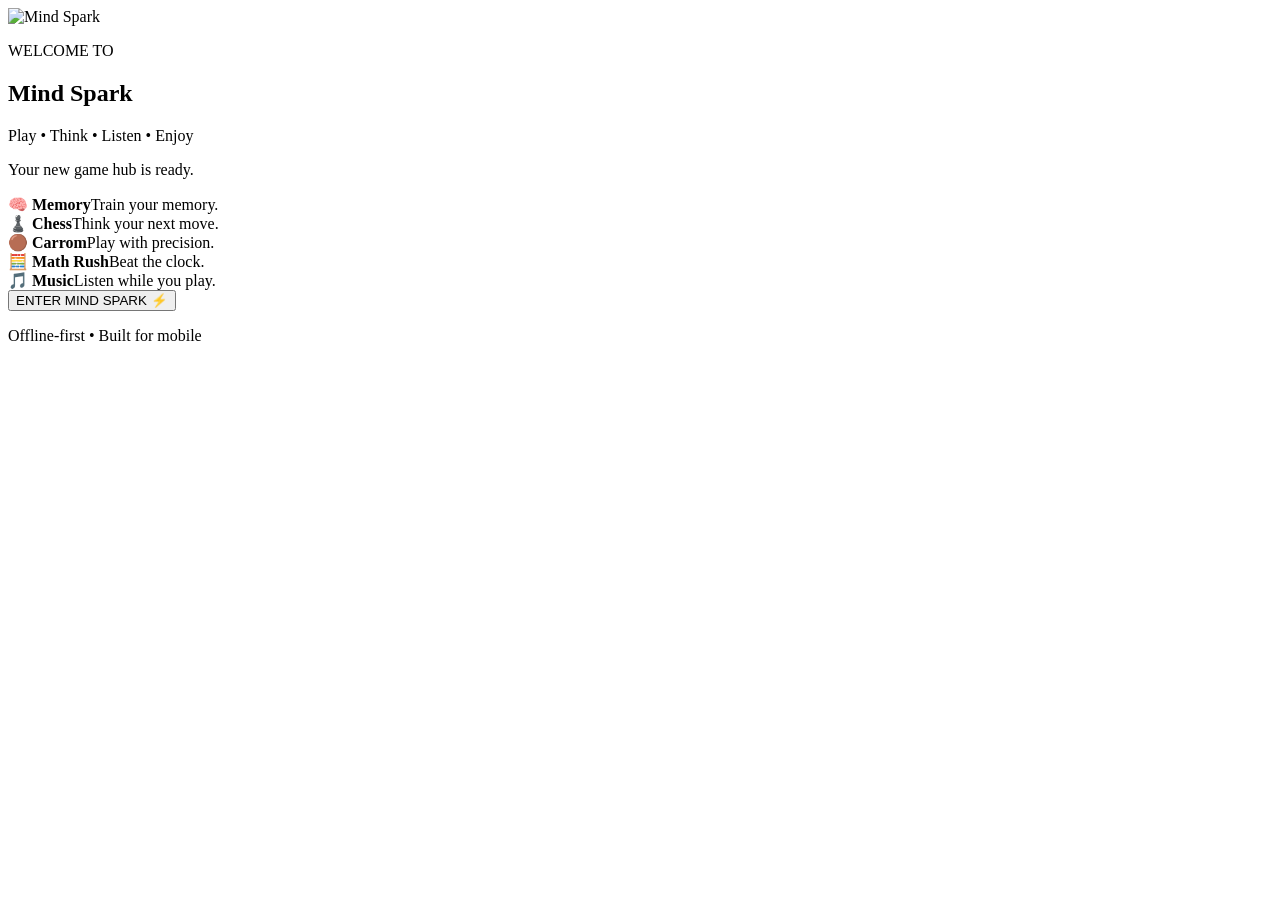
==== index.html @ c52ef8e4 "Add Mind Spark foundation" ====
<!doctype html>
<html lang="en"><head>
<meta charset="utf-8"><meta name="viewport" content="width=device-width,initial-scale=1,viewport-fit=cover">
<meta name="theme-color" content="#080d18"><meta name="application-name" content="Mind Spark">
<link rel="manifest" href="manifest.json"><link rel="icon" sizes="192x192" href="assets/icon-192.png">
<link rel="apple-touch-icon" href="assets/icon-192.png"><link rel="stylesheet" href="css/style.css">
<title>Mind Spark</title></head>
<body><main class="app-shell">
<section class="hero"><div class="brand-icon"><img src="assets/icon-192.png" alt="Mind Spark"></div>
<p class="eyebrow">WELCOME TO</p><h1>Mind <span>Spark</span></h1><p class="tagline">Play • Think • Listen • Enjoy</p>
<p class="status" id="status">Your new game hub is ready.</p></section>
<section class="cards">
<article class="feature"><b>🧠 Memory</b><span>Train your memory.</span></article>
<article class="feature"><b>♟️ Chess</b><span>Think your next move.</span></article>
<article class="feature"><b>🟤 Carrom</b><span>Play with precision.</span></article>
<article class="feature"><b>🧮 Math Rush</b><span>Beat the clock.</span></article>
<article class="feature"><b>🎵 Music</b><span>Listen while you play.</span></article>
</section>
<button class="start-btn" id="startBtn">ENTER MIND SPARK ⚡</button>
<p class="footer">Offline-first • Built for mobile</p></main>
<script src="js/app.js" defer></script></body></html>
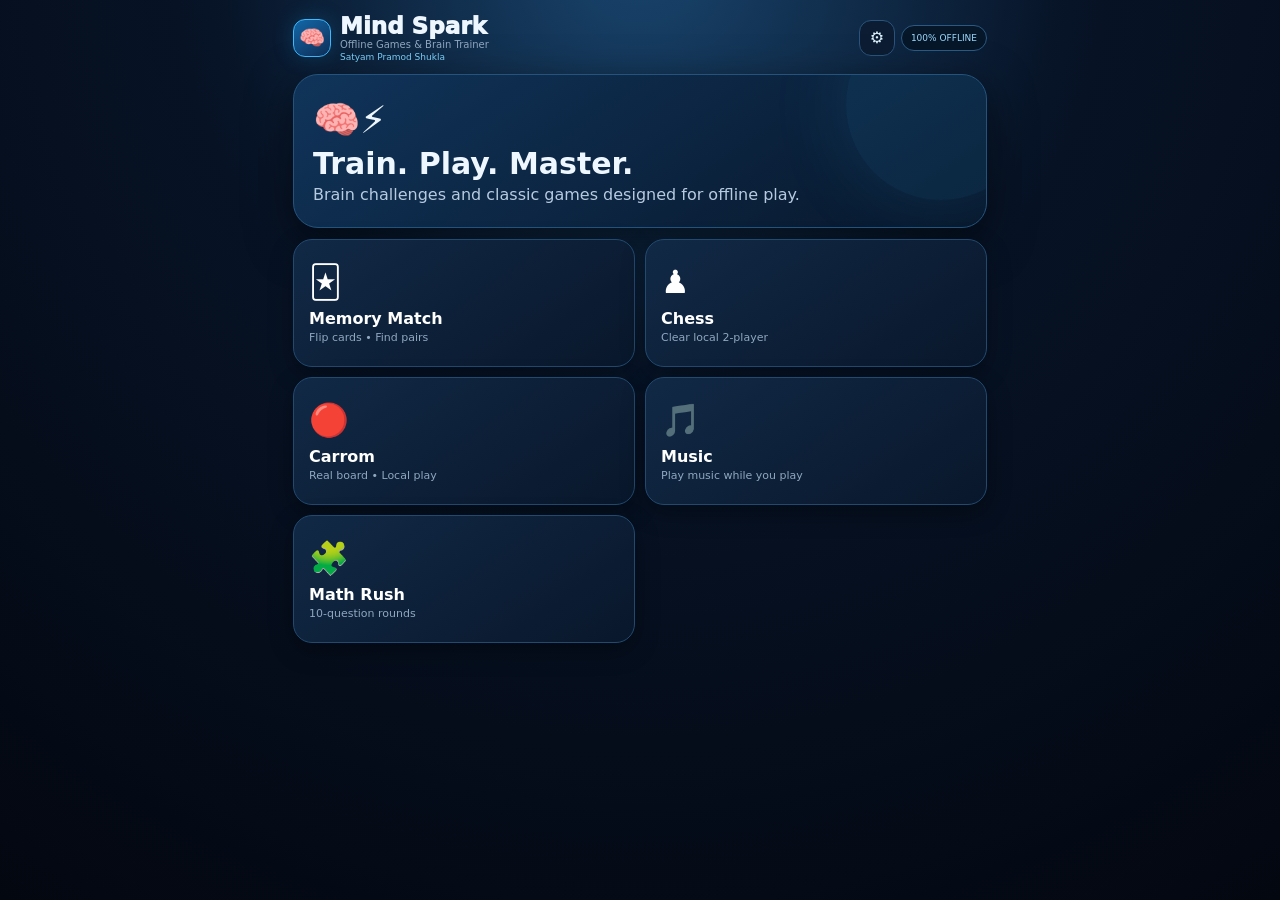
==== commit a0b32deb: "Fix Mind Spark app" ====
--- a/index.html
+++ b/index.html
@@ -1,21 +1,388 @@
 <!doctype html>
-<html lang="en"><head>
-<meta charset="utf-8"><meta name="viewport" content="width=device-width,initial-scale=1,viewport-fit=cover">
-<meta name="theme-color" content="#080d18"><meta name="application-name" content="Mind Spark">
-<link rel="manifest" href="manifest.json"><link rel="icon" sizes="192x192" href="assets/icon-192.png">
-<link rel="apple-touch-icon" href="assets/icon-192.png"><link rel="stylesheet" href="css/style.css">
-<title>Mind Spark</title></head>
-<body><main class="app-shell">
-<section class="hero"><div class="brand-icon"><img src="assets/icon-192.png" alt="Mind Spark"></div>
-<p class="eyebrow">WELCOME TO</p><h1>Mind <span>Spark</span></h1><p class="tagline">Play • Think • Listen • Enjoy</p>
-<p class="status" id="status">Your new game hub is ready.</p></section>
-<section class="cards">
-<article class="feature"><b>🧠 Memory</b><span>Train your memory.</span></article>
-<article class="feature"><b>♟️ Chess</b><span>Think your next move.</span></article>
-<article class="feature"><b>🟤 Carrom</b><span>Play with precision.</span></article>
-<article class="feature"><b>🧮 Math Rush</b><span>Beat the clock.</span></article>
-<article class="feature"><b>🎵 Music</b><span>Listen while you play.</span></article>
+<html lang="en">
+<head>
+<meta charset="utf-8">
+<meta name="viewport" content="width=device-width,initial-scale=1,maximum-scale=1,user-scalable=no">
+<meta name="theme-color" content="#06101f">
+<title>Mind Spark — Offline Games</title>
+<style>
+*{box-sizing:border-box;-webkit-tap-highlight-color:transparent}
+:root{--bg:#050b16;--panel:#0c1a30;--panel2:#102641;--line:#28547d;--blue:#32b4ff;--gold:#ffc22e;--red:#e84b55;--green:#39d98a;--text:#eef7ff;--muted:#91a8c1}
+body{margin:0;min-height:100vh;background:radial-gradient(circle at 50% -5%,#19456e 0,#071326 38%,#030710 100%);color:var(--text);font-family:system-ui,-apple-system,Segoe UI,sans-serif}
+button{font:inherit}.app{width:min(720px,100%);margin:auto;min-height:100vh;padding:13px 13px 28px}
+header{display:flex;justify-content:space-between;align-items:center;margin-bottom:12px}.brand{display:flex;gap:9px;align-items:center}.brandmark{width:38px;height:38px;border-radius:12px;display:grid;place-items:center;background:linear-gradient(145deg,#1267a8,#10305a);border:1px solid #3abaff;box-shadow:0 0 22px #24aaff33;font-size:21px}.logo{font-size:23px;font-weight:950}.sub{font-size:10px;color:var(--muted)}.badge{font-size:9px;padding:7px 9px;border:1px solid #2a5a83;border-radius:99px;color:#9edcff;background:#07172a}
+.screen{display:none!important}.screen.active{display:block!important}.screen.active{display:block}.hero{position:relative;overflow:hidden;border:1px solid #24547d;border-radius:25px;padding:23px 19px;background:linear-gradient(145deg,#10345a,#08172b);box-shadow:0 14px 45px #0008}.hero:after{content:"";position:absolute;right:-50px;top:-65px;width:190px;height:190px;border-radius:50%;background:#2db5ff18;box-shadow:0 0 80px #2db5ff22}.hero .heroicon{font-size:38px}.hero h1{margin:4px 0;font-size:30px}.hero p{margin:0;color:#b7cbe0}.grid{display:grid;grid-template-columns:1fr 1fr;gap:10px;margin-top:11px}.card{position:relative;overflow:hidden;text-align:left;color:white;min-height:128px;padding:15px;border-radius:19px;border:1px solid #214a70;background:linear-gradient(145deg,#112946,#09172b);box-shadow:0 8px 24px #0005;cursor:pointer}.card:active,.btn:active,.answer:active{transform:scale(.98)}.card .icon{font-size:32px}.card b{display:block;margin-top:8px;font-size:16px}.card span{display:block;margin-top:3px;color:#8fa7c0;font-size:11px}
+.toolbar{display:flex;gap:8px;align-items:center;margin-bottom:10px}.btn{border:1px solid #2a527b;background:#102440;color:#eef7ff;border-radius:11px;padding:9px 13px;cursor:pointer}.primary{background:linear-gradient(135deg,#237ef0,#31b9ff);border-color:#48bdff}.title{font-size:23px;font-weight:900;margin:2px 0 11px}.panel{background:linear-gradient(145deg,#0d1d34,#081326);border:1px solid #24486d;border-radius:20px;padding:13px;box-shadow:0 12px 35px #0006}
+.stats,.gameinfo{display:flex;justify-content:space-between;color:#a5bad1;font-size:12px;margin-bottom:9px}.mini{text-align:center;color:#7892ad;font-size:10px;margin-top:9px}
+#memoryGrid{display:grid;grid-template-columns:repeat(4,1fr);gap:8px}.memory{aspect-ratio:1;border:1px solid #2c5b88;border-radius:13px;background:linear-gradient(145deg,#15365d,#0b1b34);color:transparent;font-size:29px;cursor:pointer;transform-style:preserve-3d;transition:transform .35s cubic-bezier(.2,.8,.2,1),box-shadow .25s}.memory:before{content:"✦";color:#54bfff88}.memory.open,.memory.matched{transform:rotateY(180deg);color:white;background:linear-gradient(145deg,#24517f,#162e50);box-shadow:0 0 18px #2bb1ff33}.memory.open:before,.memory.matched:before{content:""}.memory.matched{outline:2px solid var(--green)}
+/* Chess */
+#chessBoard{width:min(95vw,590px);margin:auto;display:grid;grid-template-columns:repeat(8,1fr);border:6px solid #111a25;border-radius:7px;overflow:hidden;box-shadow:0 14px 35px #0009}.square{aspect-ratio:1;display:flex;align-items:center;justify-content:center;position:relative;cursor:pointer;font-family:"Times New Roman",serif;font-size:clamp(31px,8.6vw,58px);line-height:1;user-select:none}.light{background:#f0d9b5}.dark{background:#b58863}.square.whitePiece{color:#fff;text-shadow:0 2px 0 #17202a,0 -1px 0 #17202a,1px 0 #17202a,-1px 0 #17202a,0 3px 7px #0008}.square.blackPiece{color:#111820;text-shadow:0 2px 2px #0006}.selected{box-shadow:inset 0 0 0 4px #ffd229}.legalhint:after{content:"";position:absolute;width:23%;height:23%;border-radius:50%;background:#20c98b;box-shadow:0 0 0 3px #ffffff44}.capturehint{box-shadow:inset 0 0 0 4px #ed4c59}.chessmsg{text-align:center;min-height:22px;margin:8px 0;color:#c7d7e9}.turnpill{display:inline-block;padding:5px 9px;border-radius:99px;background:#112945;border:1px solid #2a527b;font-size:11px}
+/* Carrom */
+#carromCanvas{width:100%;height:auto;display:block;border-radius:18px;border:1px solid #162637;background:#fff;touch-action:none}.carrom-help{color:#91a8c0;font-size:10px;text-align:center;margin-top:8px}.scoreline{font-weight:800;color:#d8e7f5}
+/* Math */
+.progress{height:9px;background:#142942;border-radius:99px;overflow:hidden;border:1px solid #24496e;margin:8px 0 13px}.progress i{display:block;height:100%;background:linear-gradient(90deg,#2d8cff,#39d6ff);transition:width .25s}.question{font-size:38px;font-weight:950;text-align:center;margin:18px 0}.answers{display:grid;grid-template-columns:1fr 1fr;gap:9px}.answer{padding:15px;border-radius:14px;border:1px solid #2b527c;background:#102440;color:white;font-size:21px;cursor:pointer;transition:.15s}.answer.correct{background:#0e704b;border-color:#42e39a;color:#dffff1}.answer.wrong{background:#7b2029;border-color:#ff6871;color:#ffe8ea}.answer:disabled{opacity:1}.roundmsg{text-align:center;min-height:22px;color:#a9bed3;font-size:12px;margin-top:9px}
+/* Splash */
+.overlay{position:fixed;z-index:99;inset:0;display:flex;align-items:center;justify-content:center;background:#030811;animation:fade .8s ease 1.7s forwards;pointer-events:none}.splash{text-align:center;animation:pop .65s ease}.splashmark{font-size:70px;filter:drop-shadow(0 0 20px #29baff66)}.splash h2{font-size:33px;margin:2px 0}.splash p{margin:0;color:#8fa9c2}.loader{width:160px;height:4px;background:#142b47;border-radius:9px;overflow:hidden;margin:19px auto}.loader i{display:block;height:100%;background:#37baff;width:0;animation:load 1.4s ease forwards}
+@keyframes pop{from{opacity:0;transform:scale(.8)}to{opacity:1;transform:scale(1)}}@keyframes load{to{width:100%}}@keyframes fade{to{opacity:0;visibility:hidden}}
+.modebar{display:flex;gap:8px;margin:10px 0 12px}.mode{flex:1;padding:12px 8px;border-radius:14px;border:1px solid #285b87;background:#0d2138;color:#cfe6ff;font-weight:700;font-size:13px}.mode.active{background:linear-gradient(135deg,#209cf0,#43c3ff);color:#061322;border-color:#55c8ff;box-shadow:0 6px 20px #168fe955}.mode:active{transform:scale(.98)}
+@media(max-width:430px){.app{padding:10px}.hero h1{font-size:27px}.card{min-height:120px;padding:13px}.panel{padding:9px}#memoryGrid{grid-template-columns:repeat(4,minmax(0,1fr));gap:6px}.memory{min-width:0;width:100%}}
+
+.owner-link{display:block;color:#7fd5ff;font-size:9px;text-decoration:none;margin-top:2px}.owner-link:hover{text-decoration:underline}.settings-top{margin-left:auto;margin-right:6px;width:36px;height:36px;border-radius:12px;border:1px solid #28547d;background:#0c1c32;color:#dff4ff;cursor:pointer}.settings-panel{display:grid;gap:8px}.setting-row{display:flex;justify-content:space-between;align-items:center;gap:10px;padding:11px;border:1px solid #23496d;border-radius:14px;background:#0a192d}.setting-row small{display:block;color:#829bb5;font-size:10px;margin-top:2px}.save-ok{font-size:10px;color:#42e39a;font-weight:800}.extra-box{margin-top:10px;min-height:20px}.stat-grid{display:grid;grid-template-columns:1fr 1fr;gap:8px}.stat-chip{padding:11px;border:1px solid #244d73;border-radius:12px;background:#0a1a2e}.stat-chip b{display:block;font-size:18px}.stat-chip span{font-size:10px;color:#849db7}.history-item{padding:9px 0;border-bottom:1px solid #1c3854;font-size:11px}.history-item:last-child{border-bottom:0}.theme-light{--bg:#edf5fb;--panel:#fff;--panel2:#f7fbff;--line:#b7d0e5;--text:#132438;--muted:#58718a}.theme-light body{background:linear-gradient(#eef8ff,#dbeaf5);color:#132438}.theme-light .panel,.theme-light .card,.theme-light .hero,.theme-light .setting-row{background:#fff;color:#132438}.theme-light .btn,.theme-light .mode{background:#e7f2fb;color:#17314b}.theme-light .sub,.theme-light .muted{color:#58718a}.paused-screen{filter:brightness(.55)}@media(max-width:430px){header{gap:5px}.brand{min-width:0}.owner-link{font-size:8px}#memoryGrid{gap:6px}.memory{border-radius:11px;font-size:24px}.panel{padding:10px}.settings-top{margin-left:auto}}
+</style>
+
+<style>
+.music-panel{max-width:680px;margin:0 auto}
+.music-now{display:flex;align-items:center;gap:14px;padding:14px;border-radius:18px;background:rgba(255,255,255,.04);margin-bottom:12px}
+.music-disc{width:54px;height:54px;border-radius:50%;display:grid;place-items:center;background:linear-gradient(145deg,#6ea8fe,#9b7cff);font-size:26px}
+.music-controls{display:flex;justify-content:center;gap:8px;margin:12px 0}
+.music-volume,.music-repeat{display:block;color:#a5bad1;font-size:13px;margin:12px 0}
+.music-volume input{width:100%;margin-top:7px}
+.music-list{display:grid;gap:7px;margin-top:14px;max-height:48vh;overflow:auto}
+.music-row{display:flex;align-items:center;gap:10px;width:100%;text-align:left;border:1px solid rgba(255,255,255,.08);background:rgba(255,255,255,.035);color:inherit;border-radius:13px;padding:10px 12px}
+.music-row.active{border-color:#6ea8fe;background:rgba(110,168,254,.12)}
+.music-num{width:25px;color:#7892ad;font-size:12px}
+.music-name{flex:1;white-space:nowrap;overflow:hidden;text-overflow:ellipsis}
+.music-play{font-size:12px;color:#9db8d4}
+@media(max-width:430px){.music-list{max-height:52vh}.music-now{padding:12px}}
+</style>
+
+
+<style>
+.screen.active{display:block!important}
+.local-note{font-size:11px;color:#7892ad;margin-top:8px}
+.music-upload-count{font-size:11px;color:#42e39a;margin:8px 0}
+</style>
+
+</head>
+<body>
+<audio id="bgMusic" preload="metadata"></audio>
+<div class="overlay"><div class="splash"><div class="splashmark">🧠⚡</div><h2>Mind Spark</h2><p>Train your mind. Play offline.</p><div class="loader"><i></i></div></div></div>
+<div class="app">
+<header><div class="brand"><div class="brandmark">🧠</div><div><div class="logo">Mind Spark</div><div class="sub">Offline Games & Brain Trainer</div><a class="owner-link" href="https://g.dev/satyamshukla" target="_blank" rel="noopener">Satyam Pramod Shukla</a></div></div><button class="settings-top" onclick="show('settings')">⚙️</button><div class="badge">100% OFFLINE</div></header>
+
+<section id="home" class="screen active">
+<div class="hero"><div class="heroicon">🧠⚡</div><h1>Train. Play. Master.</h1><p>Brain challenges and classic games designed for offline play.</p></div>
+<div class="grid">
+<button class="card" onclick="openGame('memory')"><div class="icon">🃏</div><b>Memory Match</b><span>Flip cards • Find pairs</span></button>
+<button class="card" onclick="openGame('chess')"><div class="icon">♟</div><b>Chess</b><span>Clear local 2-player</span></button>
+<button class="card" onclick="openGame('carrom')"><div class="icon">🔴</div><b>Carrom</b><span>Real board • Local play</span></button>
+<button class="card" onclick="openGame('music')"><div class="icon">🎵</div><b>Music</b><span>Play music while you play</span></button><button class="card" onclick="openGame('math')"><div class="icon">🧩</div><b>Math Rush</b><span>10-question rounds</span></button>
+</div>
 </section>
-<button class="start-btn" id="startBtn">ENTER MIND SPARK ⚡</button>
-<p class="footer">Offline-first • Built for mobile</p></main>
-<script src="js/app.js" defer></script></body></html>+
+<section id="memory" class="screen"><div class="toolbar"><button class="btn" onclick="goHome()">← Home</button><button class="btn primary" onclick="startMemory()">New Game</button><button class="btn" onclick="mfTogglePause()">⏸ Pause</button></div><div class="title">🃏 Memory Match</div><div class="panel"><div class="stats"><span id="memMoves">Moves: 0</span><span id="memPairs">Pairs: 0/8</span><span id="memTime">Time: 0s</span></div><div id="memoryGrid"></div></div></section>
+
+<section id="chess" class="screen"><div class="toolbar"><button class="btn" onclick="goHome()">← Home</button><button class="btn primary" onclick="newChess()">New Game</button></div><div class="title">♟ Chess</div><div class="modebar"><button id="chessLocal" class="mode active" onclick="setChessMode(false)">👥 Local 2 Player</button><button id="chessAI" class="mode" onclick="setChessMode(true)">🤖 Play vs AI</button></div><div class="panel"><div class="chessmsg"><span class="turnpill" id="chessMsg">White to move</span></div><div id="chessBoard"></div><div class="chessmsg mini">Tap a piece. Green dots show legal moves. Red means capture. Castling, promotion and check are supported.</div></div></section>
+
+<section id="carrom" class="screen"><div class="toolbar"><button class="btn" onclick="goHome()">← Home</button><button class="btn primary" onclick="newCarrom()">New Round</button><button class="btn" onclick="mfTogglePause()">⏸ Pause</button></div><div class="title">🔴 Carrom</div><div class="modebar"><button id="carromLocal" class="mode active" onclick="setCarromMode(false)">👥 Local 2 Player</button><button id="carromAI" class="mode" onclick="setCarromMode(true)">🤖 Play vs AI</button></div><div class="panel"><div class="gameinfo"><span id="carromTurn">Player 1</span><span class="scoreline" id="carromScore">P1 0 • P2 0</span></div><canvas id="carromCanvas" width="700" height="700"></canvas><div class="carrom-help">Classic square board • Drag left/right on your baseline to position the striker, then drag backward from the striker and release to shoot.</div></div></section>
+
+<section id="math" class="screen"><div class="toolbar"><button class="btn" onclick="goHome()">← Home</button><button class="btn primary" onclick="startMath()">New Round</button><button class="btn" onclick="mfTogglePause()">⏸ Pause</button></div><div class="title">🧩 Math Rush</div><div class="panel"><div class="gameinfo"><span id="mathQ">Question 1/10</span><span id="mathScore">Score: 0</span></div><div class="progress"><i id="mathProgress" style="width:10%"></i></div><div class="question" id="question">—</div><div class="answers" id="answers"></div><div class="roundmsg" id="roundmsg"></div></div></section>
+</div>
+
+<section id="settings" class="screen">
+<div class="toolbar"><button class="btn" onclick="goHome()">← Home</button></div>
+<div class="title">⚙️ Mind Spark Settings</div>
+<div class="panel settings-panel">
+  <div class="setting-row"><div><b>Player Name</b><small id="playerNameLabel">Satyam Pramod Shukla</small></div><button class="btn" onclick="mfSetName()">Change</button></div>
+  <div class="setting-row"><div><b>Theme</b><small id="themeLabel">Dark</small></div><button class="btn" onclick="mfToggleTheme()">Switch</button></div>
+  <div class="setting-row"><div><b>Sound Effects</b><small id="soundLabel">On</small></div><button class="btn" onclick="mfToggleSound()">Toggle</button></div>
+  <div class="setting-row"><div><b>Difficulty</b><small id="difficultyLabel">Normal</small></div><button class="btn" onclick="mfCycleDifficulty()">Change</button></div>
+  <div class="setting-row"><div><b>High Scores & Statistics</b><small>Best results saved on this device</small></div><button class="btn" onclick="mfRenderStats()">View</button></div>
+  <div class="setting-row"><div><b>Game History</b><small>Recent completed rounds</small></div><button class="btn" onclick="mfRenderHistory()">View</button></div>
+  <div class="setting-row"><div><b>Save Progress</b><small>Automatic offline save is enabled</small></div><span class="save-ok">✓ SAVED</span></div>
+  <div class="setting-row"><div><b>More Features</b><small>Achievements, streaks and quick stats</small></div><button class="btn" onclick="mfShowAchievements()">🏆</button></div><div class="setting-row"><div><b>Daily Challenge</b><small>One harder Math Rush round per day</small></div><button class="btn" onclick="mfDailyChallenge()">🎯 Play</button></div><div class="setting-row"><div><b>Reset Saved Data</b><small>Erase local statistics, history and preferences</small></div><button class="btn" onclick="mfReset()">Reset</button></div>
+</div>
+<div id="statsBox" class="panel extra-box"></div>
+<div id="historyBox" class="panel extra-box"></div>
+</section>
+
+<script>
+const $=id=>document.getElementById(id);
+function show(id){
+  document.querySelectorAll('.screen').forEach(x=>x.classList.remove('active'));
+  const target=$(id);
+  if(!target)return;
+  target.classList.add('active');
+  window.scrollTo({top:0,behavior:'instant'});
+  if(id==='settings'){mfUpdateUI(); if(typeof mfRenderStats==='function')mfRenderStats(); if(typeof mfRenderHistory==='function')mfRenderHistory();}
+}
+function goHome(){window.mfPaused=false;document.querySelectorAll('.paused-screen').forEach(x=>x.classList.remove('paused-screen'));show('home');clearInterval(memTimer)}
+function openGame(id){show(id);if(id==='memory')startMemory();if(id==='chess')newChess();if(id==='carrom')newCarrom();if(id==='math')startMath()}
+
+/* MEMORY */
+let memTimer,memStart,memMoves=0,memPairs=0,first=null,locked=false;
+const icons=['🚀','🌙','⭐','🪐','⚡','🧠','🔥','💎'];
+function startMemory(){clearInterval(memTimer);memMoves=0;memPairs=0;first=null;locked=false;memStart=Date.now();let a=[...icons,...icons].sort(()=>Math.random()-.5),g=$('memoryGrid');g.innerHTML='';a.forEach(v=>{let b=document.createElement('button');b.className='memory';b.dataset.v=v;b.textContent=v;b.onclick=()=>flip(b);g.appendChild(b)});updateMem();memTimer=setInterval(()=>{$('memTime').textContent='Time: '+Math.floor((Date.now()-memStart)/1000)+'s'},500)}
+function flip(b){if(locked||b.classList.contains('open')||b.classList.contains('matched'))return;b.classList.add('open');if(!first){first=b;return}memMoves++;locked=true;if(first.dataset.v===b.dataset.v){first.classList.add('matched');b.classList.add('matched');memPairs++;first=null;locked=false;updateMem();if(memPairs===8){clearInterval(memTimer);setTimeout(()=>alert('🎉 Board cleared in '+memMoves+' moves!'),250)}}else setTimeout(()=>{first.classList.remove('open');b.classList.remove('open');first=null;locked=false;updateMem()},650);updateMem()}
+function updateMem(){$('memMoves').textContent='Moves: '+memMoves;$('memPairs').textContent='Pairs: '+memPairs+'/8'}
+
+/* CHESS — local 2-player + simple offline AI */
+const PIECE={white:{p:'♟',r:'♜',n:'♞',b:'♝',q:'♛',k:'♚'},black:{p:'♟',r:'♜',n:'♞',b:'♝',q:'♛',k:'♚'}};
+let board,turn,sel,gameOver=false,chessAI=false;
+function setChessMode(ai){chessAI=ai;$('chessAI').classList.toggle('active',ai);$('chessLocal').classList.toggle('active',!ai);newChess()}
+function newChess(){board=[['r','n','b','q','k','b','n','r'],['p','p','p','p','p','p','p','p'],[null,null,null,null,null,null,null,null],[null,null,null,null,null,null,null,null],[null,null,null,null,null,null,null,null],[null,null,null,null,null,null,null,null],['P','P','P','P','P','P','P','P'],['R','N','B','Q','K','B','N','R']];turn='white';sel=null;gameOver=false;renderChess()}
+function pc(p){return !p?null:(p===p.toUpperCase()?'white':'black')}
+function pieceGlyph(p){return PIECE[pc(p)][p.toLowerCase()]}
+function renderChess(){let g=$('chessBoard');g.innerHTML='';for(let y=0;y<8;y++)for(let x=0;x<8;x++){let p=board[y][x],s=document.createElement('div');s.className='square '+((x+y)%2?'dark':'light');if(p){s.textContent=pieceGlyph(p);s.classList.add(pc(p)==='white'?'whitePiece':'blackPiece')}if(sel&&sel[0]===y&&sel[1]===x)s.classList.add('selected');if(sel&&isLegal(sel[0],sel[1],y,x)){if(board[y][x])s.classList.add('capturehint');else s.classList.add('legalhint')}s.onclick=()=>tapChess(y,x);g.appendChild(s)}$('chessMsg').textContent=gameOver?'Game over — press New Game':(turn==='white'?'White':'Black')+' to move'+(chessAI&&turn==='black'?' • AI':'')}
+function pathClear(y1,x1,y2,x2){let dy=Math.sign(y2-y1),dx=Math.sign(x2-x1),y=y1+dy,x=x1+dx;while(y!==y2||x!==x2){if(board[y][x])return false;y+=dy;x+=dx}return true}
+function isLegal(y1,x1,y2,x2){let p=board[y1][x1],t=board[y2][x2],c=pc(p);if(!p||c!==turn||(t&&pc(t)===c)||(y1===y2&&x1===x2))return false;let dy=y2-y1,dx=x2-x1,ay=Math.abs(dy),ax=Math.abs(dx),P=p.toLowerCase();if(P==='p'){let d=c==='white'?-1:1,start=c==='white'?6:1;if(dx===0&&!t&&dy===d)return true;if(dx===0&&!t&&y1===start&&dy===2*d&&!board[y1+d][x1])return true;if(ax===1&&dy===d&&!!t)return true;return false}if(P==='n')return(ax===1&&ay===2)||(ax===2&&ay===1);if(P==='b')return ax===ay&&pathClear(y1,x1,y2,x2);if(P==='r')return(ax===0||ay===0)&&pathClear(y1,x1,y2,x2);if(P==='q')return(ax===0||ay===0||ax===ay)&&pathClear(y1,x1,y2,x2);if(P==='k')return ax<=1&&ay<=1;return false}
+function makeChessMove(y1,x1,y2,x2){let captured=board[y2][x2];board[y2][x2]=board[y1][x1];board[y1][x1]=null;if(board[y2][x2]==='P'&&y2===0)board[y2][x2]='Q';if(board[y2][x2]==='p'&&y2===7)board[y2][x2]='q';if(captured==='K'||captured==='k'){gameOver=true;renderChess();setTimeout(()=>alert('🏆 '+(captured==='k'?'White':'Black')+' wins!'),80);return}turn=turn==='white'?'black':'white';renderChess();if(chessAI&&turn==='black'&&!gameOver)setTimeout(aiChessMove,350)}
+function tapChess(y,x){if(gameOver||(chessAI&&turn==='black'))return;let p=board[y][x];if(sel){if(sel[0]===y&&sel[1]===x){sel=null;renderChess();return}if(p&&pc(p)===turn){sel=[y,x];renderChess();return}if(isLegal(sel[0],sel[1],y,x)){let a=sel;sel=null;makeChessMove(a[0],a[1],y,x);return}return}if(p&&pc(p)===turn){sel=[y,x];renderChess()}}
+function aiChessMove(){let moves=[];for(let y=0;y<8;y++)for(let x=0;x<8;x++)if(pc(board[y][x])==='black')for(let yy=0;yy<8;yy++)for(let xx=0;xx<8;xx++)if(isLegal(y,x,yy,xx))moves.push([y,x,yy,xx,board[yy][xx]?1:0]);if(!moves.length){gameOver=true;renderChess();alert('🏆 White wins — AI has no move.');return}moves.sort((a,b)=>b[4]-a[4]);let m=moves[Math.floor(Math.random()*Math.min(5,moves.length))];makeChessMove(m[0],m[1],m[2],m[3])}
+
+/* CARROM — final bounded classic board */
+let cc,ctx,striker,coins=[],carromTurn=1,carromScores=[0,0],carromAI=false,moving=false,drag=null,shotPocketed=[],queenPending=0,carromGameOver=false;
+const BOARD=700, PLAY_MIN=88, PLAY_MAX=612, COIN_R=13, STRIKER_R=18;
+const pockets=[[55,55],[645,55],[55,645],[645,645]];
+const baselines={1:585,2:115};
+function setCarromMode(ai){carromAI=ai;$('carromAI').classList.toggle('active',ai);$('carromLocal').classList.toggle('active',!ai);newCarrom()}
+function carromPos(e){const r=cc.getBoundingClientRect();return{x:(e.clientX-r.left)*BOARD/r.width,y:(e.clientY-r.top)*BOARD/r.height}}
+function resetStriker(){striker={x:350,y:baselines[carromTurn],vx:0,vy:0};}
+function newCarrom(){window.mfPaused=false;
+ cc=$('carromCanvas');ctx=cc.getContext('2d');coins=[];carromScores=[0,0];carromTurn=1;moving=false;drag=null;queenPending=0;carromGameOver=false;shotPocketed=[];
+ const cx=350,cy=350;
+ // Standard 19-piece center arrangement: queen + alternating black/white pieces.
+ coins.push({x:cx,y:cy,type:'queen',vx:0,vy:0,pocketed:false});
+ const r1=27,r2=54;
+ for(let i=0;i<6;i++){const a=i*Math.PI/3;coins.push({x:cx+Math.cos(a)*r1,y:cy+Math.sin(a)*r1,type:i%2?'black':'white',vx:0,vy:0,pocketed:false})}
+ for(let i=0;i<12;i++){const a=i*Math.PI/6+Math.PI/12;coins.push({x:cx+Math.cos(a)*r2,y:cy+Math.sin(a)*r2,type:i%2?'white':'black',vx:0,vy:0,pocketed:false})}
+ resetStriker();drawCarrom();updateCarromUI();
+}
+function updateCarromUI(){
+ $('carromTurn').textContent=carromGameOver?'Game Over':(carromAI&&carromTurn===2?'🤖 AI Turn':'Player '+carromTurn);
+ $('carromScore').textContent='P1 '+carromScores[0]+' • P2 '+carromScores[1];
+}
+function drawCarrom(){
+ if(!ctx)return;ctx.clearRect(0,0,BOARD,BOARD);
+ // wood frame + warm brown playing surface
+ ctx.fillStyle='#5b321c';ctx.fillRect(0,0,700,700);
+ ctx.fillStyle='#9a6338';ctx.fillRect(18,18,664,664);
+ ctx.fillStyle='#c8955d';ctx.fillRect(38,38,624,624);
+ ctx.strokeStyle='#3f2415';ctx.lineWidth=10;ctx.strokeRect(38,38,624,624);
+ ctx.strokeStyle='#6e351d';ctx.lineWidth=3;ctx.strokeRect(72,72,556,556);
+ // base lines on all four sides
+ ctx.strokeStyle='#7d2225';ctx.lineWidth=4;
+ [[125,125,575,125],[125,575,575,575],[125,125,125,575],[575,125,575,575]].forEach(a=>{ctx.beginPath();ctx.moveTo(a[0],a[1]);ctx.lineTo(a[2],a[3]);ctx.stroke()});
+ [[125,125],[575,125],[125,575],[575,575]].forEach(([x,y])=>{ctx.beginPath();ctx.arc(x,y,17,0,Math.PI*2);ctx.stroke();ctx.beginPath();ctx.arc(x,y,7,0,Math.PI*2);ctx.stroke()});
+ // centre circles
+ ctx.beginPath();ctx.arc(350,350,73,0,Math.PI*2);ctx.stroke();ctx.beginPath();ctx.arc(350,350,21,0,Math.PI*2);ctx.stroke();ctx.fillStyle='#a51e29';ctx.beginPath();ctx.arc(350,350,6,0,Math.PI*2);ctx.fill();
+ // corner arrows / guide marks
+ [[125,125,1,1],[575,125,-1,1],[125,575,1,-1],[575,575,-1,-1]].forEach(([x,y,sx,sy])=>{ctx.strokeStyle='#4e2919';ctx.lineWidth=3;ctx.beginPath();ctx.moveTo(x+sx*18,y+sy*2);ctx.lineTo(x+sx*65,y+sy*49);ctx.moveTo(x+sx*53,y+sy*48);ctx.lineTo(x+sx*65,y+sy*49);ctx.lineTo(x+sx*64,y+sy*36);ctx.stroke()});
+ // pockets
+ pockets.forEach(([x,y])=>{ctx.fillStyle='#3b1e12';ctx.beginPath();ctx.arc(x,y,30,0,Math.PI*2);ctx.fill();ctx.fillStyle='#090706';ctx.beginPath();ctx.arc(x,y,22,0,Math.PI*2);ctx.fill()});
+ // striker baselines + active baseline
+ ctx.strokeStyle='#a51e29';ctx.lineWidth=3;ctx.beginPath();ctx.moveTo(125,baselines[1]);ctx.lineTo(575,baselines[1]);ctx.moveTo(125,baselines[2]);ctx.lineTo(575,baselines[2]);ctx.stroke();
+ ctx.strokeStyle='#d7b07a';ctx.lineWidth=2;ctx.beginPath();ctx.moveTo(125,baselines[carromTurn]);ctx.lineTo(575,baselines[carromTurn]);ctx.stroke();
+ coins.forEach(c=>drawCarromPiece(c.x,c.y,c.type));
+ drawCarromPiece(striker.x,striker.y,'striker');
+ // aim line only while aiming
+ if(drag){ctx.strokeStyle='#fff1bf';ctx.lineWidth=4;ctx.setLineDash([10,9]);ctx.beginPath();ctx.moveTo(striker.x,striker.y);ctx.lineTo(drag.x,drag.y);ctx.stroke();ctx.setLineDash([])}
+}
+function drawCarromPiece(x,y,type){
+ let r=type==='striker'?STRIKER_R:COIN_R;
+ ctx.save();ctx.beginPath();ctx.arc(x,y,r,0,Math.PI*2);ctx.fillStyle=type==='white'?'#f6efe2':type==='black'?'#18120e':type==='queen'?'#b61f2c':'#f7f2e8';ctx.fill();
+ ctx.strokeStyle=type==='white'?'#8d684b':type==='black'?'#050403':type==='queen'?'#6f1119':'#5a4633';ctx.lineWidth=2;ctx.stroke();
+ if(type==='queen'){ctx.strokeStyle='#e8a5a8';ctx.lineWidth=2;ctx.beginPath();ctx.arc(x,y,5,0,Math.PI*2);ctx.stroke()}
+ if(type==='striker'){ctx.strokeStyle='#8b1d25';ctx.lineWidth=3;ctx.beginPath();ctx.arc(x,y,10,0,Math.PI*2);ctx.stroke()}
+ ctx.restore();
+}
+function insideBoard(o){return o.x>=PLAY_MIN&&o.x<=PLAY_MAX&&o.y>=PLAY_MIN&&o.y<=PLAY_MAX}
+function bounce(o){if(o.x<PLAY_MIN){o.x=PLAY_MIN;o.vx=Math.abs(o.vx)*.78}if(o.x>PLAY_MAX){o.x=PLAY_MAX;o.vx=-Math.abs(o.vx)*.78}if(o.y<PLAY_MIN){o.y=PLAY_MIN;o.vy=Math.abs(o.vy)*.78}if(o.y>PLAY_MAX){o.y=PLAY_MAX;o.vy=-Math.abs(o.vy)*.78}}
+function collide(a,b,ra,rb){let dx=b.x-a.x,dy=b.y-a.y,d=Math.hypot(dx,dy),min=ra+rb;if(!d||d>=min)return false;let nx=dx/d,ny=dy/d,over=min-d;a.x-=nx*over/2;a.y-=ny*over/2;b.x+=nx*over/2;b.y+=ny*over/2;let rv=(b.vx-a.vx)*nx+(b.vy-a.vy)*ny;if(rv<0){let imp=-rv*.9;a.vx-=nx*imp;a.vy-=ny*imp;b.vx+=nx*imp;b.vy+=ny*imp}return true}
+function pocketCheck(o){for(const [px,py] of pockets){if(Math.hypot(o.x-px,o.y-py)<27)return true}return false}
+function finishShot(){
+ moving=false;drag=null;
+ const pocketed=shotPocketed.slice(); const current=carromTurn;
+ // Queen cover: queen must be followed by the player's own coin.
+ const queenHit=pocketed.some(c=>c.type==='queen');
+ const ownHit=pocketed.some(c=>c.type===(current===1?'white':'black'));
+ if(queenHit)queenPending=current;
+ if(queenPending===current&&ownHit)queenPending=0;
+ else if(queenPending===current&&!queenHit&&!ownHit){coins.push({x:350,y:350,type:'queen',vx:0,vy:0,pocketed:false});queenPending=0}
+ const valid=pocketed.some(c=>c.type===(current===1?'white':'black')) || (queenHit&&ownHit);
+ if(coins.filter(c=>c.type==='white').length===0 || coins.filter(c=>c.type==='black').length===0){carromGameOver=true;updateCarromUI();drawCarrom();return}
+ if(!valid)carromTurn=current===1?2:1;
+ resetStriker();updateCarromUI();drawCarrom();
+ if(carromAI&&carromTurn===2&&!carromGameOver)setTimeout(aiCarromShot,650);
+}
+function carromPhysics(){
+ if(window.mfPaused){requestAnimationFrame(carromPhysics);return}
+ let active=true; const all=[striker,...coins];
+ for(const o of all){o.x+=o.vx;o.y+=o.vy;o.vx*=.985;o.vy*=.985;if(Math.abs(o.vx)<.025)o.vx=0;if(Math.abs(o.vy)<.025)o.vy=0;if(o!==striker)bounce(o)}
+ // all piece-to-piece collisions
+ for(let i=0;i<coins.length;i++)for(let j=i+1;j<coins.length;j++)collide(coins[i],coins[j],COIN_R,COIN_R);
+ for(const c of coins)collide(striker,c,STRIKER_R,COIN_R);
+ // pocket only through the four pockets
+ for(let i=coins.length-1;i>=0;i--){if(pocketCheck(coins[i])){shotPocketed.push(coins[i]);carromScores[carromTurn-1]+=coins[i].type==='queen'?3:1;coins.splice(i,1)}}
+ if(pocketCheck(striker)){ // striker foul: no board escape; return it and change turn
+   striker.vx=0;striker.vy=0;resetStriker();carromTurn=carromTurn===1?2:1;shotPocketed=[];moving=false;updateCarromUI();drawCarrom();if(carromAI&&carromTurn===2)setTimeout(aiCarromShot,650);return;
+ }
+ drawCarrom();updateCarromUI();active=all.some(o=>Math.abs(o.vx)+Math.abs(o.vy)>.035);
+ if(active)requestAnimationFrame(carromPhysics);else finishShot();
+}
+function shootCarrom(dx,dy){if(moving||carromGameOver)return;let len=Math.hypot(dx,dy);if(len<18)return;let power=Math.min(22,Math.max(5,len/9));striker.vx=dx/len*power;striker.vy=dy/len*power;shotPocketed=[];moving=true;requestAnimationFrame(carromPhysics)}
+function aiCarromShot(){if(moving||!carromAI||carromTurn!==2||carromGameOver)return;const targets=coins.filter(c=>c.type==='black'||(queenPending===2&&c.type==='queen'));if(!targets.length)return;const t=targets[0];striker.x=Math.max(125,Math.min(575,t.x));drawCarrom();setTimeout(()=>{const dx=t.x-striker.x,dy=t.y-striker.y;shootCarrom(dx,dy)},350)}
+cc=document.getElementById('carromCanvas');
+cc.addEventListener('pointerdown',e=>{if(moving||carromGameOver||(carromAI&&carromTurn===2))return;const p=carromPos(e);if(Math.hypot(p.x-striker.x,p.y-striker.y)<=32){drag={x:p.x,y:p.y};cc.setPointerCapture(e.pointerId)}});
+cc.addEventListener('pointermove',e=>{if(!drag||moving)return;const p=carromPos(e);const base=baselines[carromTurn];
+ // Horizontal movement is allowed only on the current baseline.
+ if(Math.abs(p.y-base)<38){striker.x=Math.max(125,Math.min(575,p.x));drag={x:striker.x,y:base};drawCarrom();return}
+ // Otherwise show aim direction, but do not move the striker.
+ drag={x:p.x,y:p.y};drawCarrom();
+});
+cc.addEventListener('pointerup',e=>{if(!drag||moving)return;const p=carromPos(e),dx=striker.x-p.x,dy=striker.y-p.y;drag=null;if(Math.abs(dy)>22)shootCarrom(dx,dy);else drawCarrom()});
+newCarrom();
+
+/* MINDFORGE PERSONALIZATION, SAVES, SETTINGS & EXTRA FEATURES */
+const MF_KEY='mindspark_profile_v1';
+let mf=JSON.parse(localStorage.getItem(MF_KEY)||'null')||{name:'Satyam Pramod Shukla',theme:'dark',sound:true,difficulty:'normal',stats:{memory:0,chess:0,carrom:0,mathBest:0,mathRounds:0,carromWins:0,chessWins:0,memoryWins:0},history:[],streak:0,lastDay:''};
+function mfSave(){localStorage.setItem(MF_KEY,JSON.stringify(mf))}
+function mfBeep(kind='tap'){if(!mf.sound)return;try{const C=window.AudioContext||window.webkitAudioContext;if(!C)return;const a=new C(),o=a.createOscillator(),g=a.createGain();o.type='sine';o.frequency.value=kind==='bad'?180:kind==='win'?760:420;g.gain.value=.035;o.connect(g);g.connect(a.destination);o.start();g.gain.exponentialRampToValueAtTime(.0001,a.currentTime+.12);o.stop(a.currentTime+.13)}catch(e){}}
+function mfSetName(){const n=prompt('Enter player name:',mf.name);if(n&&n.trim()){mf.name=n.trim();mfSave();mfUpdateUI();}}
+function mfUpdateUI(){const n=document.getElementById('playerNameLabel');if(n)n.textContent=mf.name;const t=document.getElementById('themeLabel');if(t)t.textContent=mf.theme==='dark'?'Dark':'Light';const s=document.getElementById('soundLabel');if(s)s.textContent=mf.sound?'On':'Off';const d=document.getElementById('difficultyLabel');if(d)d.textContent=mf.difficulty[0].toUpperCase()+mf.difficulty.slice(1)}
+function mfToggleTheme(){mf.theme=mf.theme==='dark'?'light':'dark';document.documentElement.classList.toggle('theme-light',mf.theme==='light');mfSave();mfUpdateUI()}
+function mfToggleSound(){mf.sound=!mf.sound;mfSave();mfUpdateUI();if(mf.sound)mfBeep('tap')}
+function mfCycleDifficulty(){mf.difficulty=mf.difficulty==='easy'?'normal':mf.difficulty==='normal'?'hard':'easy';mfSave();mfUpdateUI()}
+function mfAddHistory(game,result,score){mf.history.unshift({game,result,score,date:new Date().toLocaleString()});mf.history=mf.history.slice(0,20);mfSave()}
+function mfRenderStats(){const s=mf.stats;const b=document.getElementById('statsBox');b.innerHTML='<b>📊 Statistics & High Scores</b><div class="stat-grid" style="margin-top:9px"><div class="stat-chip"><b>'+s.memoryWins+'</b><span>Memory clears</span></div><div class="stat-chip"><b>'+s.chessWins+'</b><span>Chess wins</span></div><div class="stat-chip"><b>'+s.carromWins+'</b><span>Carrom wins</span></div><div class="stat-chip"><b>'+s.mathBest+'/100</b><span>Math best</span></div><div class="stat-chip"><b>'+s.mathRounds+'</b><span>Math rounds</span></div><div class="stat-chip"><b>'+mf.streak+'</b><span>Day streak</span></div></div>'}
+function mfRenderHistory(){const b=document.getElementById('historyBox');b.innerHTML='<b>🕘 Game History</b><div style="margin-top:7px">'+(mf.history.length?mf.history.map(h=>'<div class="history-item"><b>'+h.game+'</b> — '+h.result+' • '+h.score+'<br><span style="color:#7892ad">'+h.date+'</span></div>').join(''):'<span style="color:#7892ad">No completed games yet.</span>')+'</div>'}
+function mfDailyChallenge(){
+  if(localStorage.getItem('mindspark_daily_'+new Date().toISOString().slice(0,10))==='1'){alert('🎯 Daily Challenge already completed today. Come back tomorrow!');return}
+  localStorage.setItem('mindspark_daily_'+new Date().toISOString().slice(0,10),'1');
+  mf.difficulty='hard';mfSave();mfUpdateUI();show('math');startMath();
+  $('roundmsg').textContent='🎯 Daily Challenge — Hard mode';
+}
+function mfReset(){
+  if(!confirm('Reset all saved Mind Spark data on this device?'))return;
+  localStorage.removeItem(MF_KEY);
+  location.reload();
+}
+function mfShowAchievements(){const s=mf.stats;const a=[];if(s.memoryWins)a.push('🧠 Memory Starter');if(s.mathBest>=80)a.push('🧮 Math Master');if(s.chessWins)a.push('♟ Chess Winner');if(s.carromWins)a.push('🟤 Carrom Champion');if(mf.history.length>=10)a.push('🔥 10 Games Played');if(!a.length)a.push('🎯 Play games to unlock achievements');alert('🏆 Achievements\n\n'+a.join('\n'))}
+function mfTogglePause(){if(window.mfPaused){window.mfPaused=false;mfResume();return}window.mfPaused=true;mfPause();mfBeep('tap')}
+function mfPause(){document.querySelectorAll('.screen.active').forEach(x=>x.classList.add('paused-screen'));document.querySelectorAll('.btn').forEach(b=>{if(b.textContent.includes('Pause'))b.textContent='▶ Resume'});if(typeof memTimer!=='undefined'&&memTimer){clearInterval(memTimer);memTimer=null}}
+function mfResume(){document.querySelectorAll('.paused-screen').forEach(x=>x.classList.remove('paused-screen'));document.querySelectorAll('.btn').forEach(b=>{if(b.textContent.includes('Resume'))b.textContent='⏸ Pause'});if(typeof memStart!=='undefined'&&document.getElementById('memory')?.classList.contains('active')&&memPairs<8){memTimer=setInterval(()=>{$('memTime').textContent='Time: '+Math.floor((Date.now()-memStart)/1000)+'s'},500)}}
+(function(){
+const today=new Date().toISOString().slice(0,10);
+if(mf.lastDay!==today){
+  const y=new Date(); y.setDate(y.getDate()-1); const yesterday=y.toISOString().slice(0,10);
+  mf.streak=(mf.lastDay===yesterday)?(mf.streak||0)+1:1; mf.lastDay=today;
+}
+document.documentElement.classList.toggle('theme-light',mf.theme==='light');mfUpdateUI();mfSave()
+})();
+
+/* Replace the unfinished Math Rush with a complete 10-question game. */
+let mfMathQ=0,mfMathScore=0,mfMathCurrent=null,mfMathLocked=false;
+function startMath(){mfMathQ=0;mfMathScore=0;mfMathLocked=false;mf.stats.mathRounds++;mfSave();nextMath()}
+function nextMath(){
+ if(mfMathQ>=10){$('mathQ').textContent='Round Complete';$('mathScore').textContent='Score: '+mfMathScore+'/100';$('mathProgress').style.width='100%';$('question').textContent='🏆 '+mfMathScore+'/100';$('answers').innerHTML='<button class="answer primary" onclick="startMath()">Play Again</button>';$('roundmsg').textContent=mfMathScore>=(mf.stats.mathBest||0)?'New personal best!':'Great work!';if(mfMathScore>(mf.stats.mathBest||0))mf.stats.mathBest=mfMathScore;mfAddHistory('Math Rush','Completed',mfMathScore+'/100');mfSave();mfBeep('win');return}
+ mfMathQ++;mfMathLocked=false;let d=mf.difficulty,a= d==='easy'?9:d==='hard'?30:18,op=Math.random()<.5?'+':'×',x=Math.floor(Math.random()*a)+1,y=Math.floor(Math.random()*a)+1,ans=op==='+'?x+y:x*y;
+ if(d==='hard'&&Math.random()<.35){op='−';x=Math.floor(Math.random()*30)+10;y=Math.floor(Math.random()*x);ans=x-y}
+ mfMathCurrent=ans;$('mathQ').textContent='Question '+mfMathQ+'/10';$('mathScore').textContent='Score: '+mfMathScore;$('mathProgress').style.width=(mfMathQ*10)+'%';$('question').textContent=x+' '+op+' '+y+' = ?';let opts=new Set([ans]);while(opts.size<4)opts.add(ans+(Math.floor(Math.random()*11)-5));let arr=[...opts].sort(()=>Math.random()-.5);$('answers').innerHTML=arr.map(v=>'<button class="answer" onclick="answerMath(this,'+v+')">'+v+'</button>').join('');$('roundmsg').textContent=''
+}
+function answerMath(btn,val){if(mfMathLocked||window.mfPaused)return;mfMathLocked=true;document.querySelectorAll('#answers .answer').forEach(b=>b.disabled=true);if(val===mfMathCurrent){btn.classList.add('correct');mfMathScore+=10;mfBeep('win');$('roundmsg').textContent='+10 Correct!'}else{btn.classList.add('wrong');document.querySelectorAll('#answers .answer').forEach(b=>{if(Number(b.textContent)===mfMathCurrent)b.classList.add('correct')});mfBeep('bad');$('roundmsg').textContent='Wrong answer'}$('mathScore').textContent='Score: '+mfMathScore;setTimeout(()=>{if(!window.mfPaused)nextMath();else mfMathLocked=false},650)}
+
+/* Add lightweight progress/history tracking to the already-working games. */
+const _flip=flip; flip=function(b){if(window.mfPaused)return;const before=memPairs;_flip(b);mfBeep('tap');setTimeout(()=>{if(memPairs>before&&memPairs===8){mf.stats.memoryWins++;mfAddHistory('Memory Match','Cleared',memMoves+' moves');mfSave();mfBeep('win')}},300)}
+const _makeChessMove=makeChessMove; makeChessMove=function(y1,x1,y2,x2){if(window.mfPaused)return;const before=gameOver;_makeChessMove(y1,x1,y2,x2);mfBeep('tap');if(!before&&gameOver){mf.stats.chessWins++;mfAddHistory('Chess','Won',turn==='white'?'Black':'White');mfSave();}}
+const _shootCarrom=shootCarrom; shootCarrom=function(dx,dy){if(window.mfPaused)return;mfBeep('tap');_shootCarrom(dx,dy)}
+const _finishShot=finishShot; finishShot=function(){
+  const before=carromGameOver;
+  _finishShot();
+  if(!before&&carromGameOver){
+    mf.stats.carromWins++;
+    mfAddHistory('Carrom','Round complete',carromScores[0]+' - '+carromScores[1]);
+    mfSave();mfBeep('win');
+  }
+}
+
+</script>
+
+<section id="music" class="screen">
+  <div class="toolbar">
+    <button class="btn" onclick="goHome()">← Home</button>
+  </div>
+  <div class="title">🎵 Mind Spark Music</div>
+  <div class="panel music-panel">
+    <div class="music-now">
+      <div class="music-disc">🎵</div>
+      <div>
+        <div id="musicTitle" style="font-weight:800;font-size:18px">Select a song</div>
+        <div id="musicStatus" style="color:#7892ad;font-size:12px;margin-top:4px">Ready</div>
+      </div>
+    </div>
+    <div class="music-controls">
+      <button class="btn" onclick="musicPrev()">⏮</button>
+      <button class="btn primary" id="musicPlayBtn" onclick="musicToggle()">▶ Play</button>
+      <button class="btn" onclick="musicNext()">⏭</button>
+    </div>
+    <label class="music-volume">Volume <input id="musicVolume" type="range" min="0" max="1" step="0.01" value="0.75" oninput="musicSetVolume(this.value)"></label>
+    <label class="music-repeat"><input id="musicRepeat" type="checkbox" onchange="musicSetRepeat(this.checked)"> Repeat current song</label>
+    
+<div class="setting-row">
+  <div><b>Local Music</b><small>Choose MP3, WAV, M4A or other audio files from your phone</small></div>
+  <label class="btn" style="cursor:pointer">＋ Add Music
+    <input id="localMusicFiles" type="file" accept="audio/*" multiple hidden onchange="addLocalMusic(this.files)">
+  </label>
+</div>
+<div id="musicList" class="music-list"></div>
+  </div>
+</section>
+
+
+<script>
+let MUSIC_PLAYLIST = [{"title": "1. Kishor Avastha", "file": "1. Kishor Avastha.mp3"}, {"title": "10. Bhartar", "file": "10. Bhartar.mp3"}, {"title": "11. Financer", "file": "11. Financer.mp3"}, {"title": "12. Bairi", "file": "12. Bairi.mp3"}, {"title": "13. Bhaga Aale", "file": "13. Bhaga Aale.mp3"}, {"title": "14. Aangli Hawa Me", "file": "14. Aangli Hawa Me.mp3"}, {"title": "15. Chand", "file": "15. Chand.mp3"}, {"title": "16. Seet Lehar", "file": "16. Seet Lehar.mp3"}, {"title": "17. BLACK RIDE", "file": "17. BLACK RIDE.mp3"}, {"title": "18. Jaat Bagdo", "file": "18. Jaat Bagdo.mp3"}, {"title": "7 Years - Lukas Graham", "file": "7 Years - Lukas Graham - Spotimate.app.mp3"}, {"title": "abcdefu - GAYLE", "file": "abcdefu - GAYLE - Spotimate.app.mp3"}, {"title": "Arcade - Duncan Laurence", "file": "Arcade - Duncan Laurence - Spotimate.app.mp3"}, {"title": "Astronaut In The Ocean - Masked Wolf", "file": "Astronaut In The Ocean - Masked Wolf - Spotimate.app.mp3"}, {"title": "Hislerim - Serhat Durmus_ Zerrin", "file": "Hislerim - Serhat Durmus_ Zerrin - Spotimate.app.mp3"}, {"title": "I WANNA BE YOUR SLAVE - Måneskin", "file": "I WANNA BE YOUR SLAVE - Måneskin - Spotimate.app.mp3"}, {"title": "I_m Good _Blue_ - David Guetta_ Bebe Rexha", "file": "I_m Good _Blue_ - David Guetta_ Bebe Rexha - Spotimate.app.mp3"}, {"title": "In Da Getto - J Balvin_ Skrillex", "file": "In Da Getto - J Balvin_ Skrillex - Spotimate.app.mp3"}, {"title": "Infinity - Jaymes Young", "file": "Infinity - Jaymes Young - Spotimate.app.mp3"}];
+let localMusic = [];
+let musicIndex = 0;
+const bgMusic = document.getElementById('bgMusic');
+
+function musicInit(){
+  bgMusic.volume=Number(localStorage.getItem('mfMusicVolume')||0.75);
+  const vol=document.getElementById('musicVolume'); if(vol)vol.value=bgMusic.volume;
+  bgMusic.loop=localStorage.getItem('mfMusicRepeat')==='1';
+  musicRender();
+  if(MUSIC_PLAYLIST.length) musicLoad(0,false);
+}
+function addLocalMusic(files){
+  const incoming=[...files];
+  incoming.forEach(file=>{
+    if(file.type && !file.type.startsWith('audio/')) return;
+    localMusic.push({title:file.name,file:file,local:true,url:URL.createObjectURL(file)});
+  });
+  musicRender();
+  if(localMusic.length && !MUSIC_PLAYLIST.length) musicLoad(0,false);
+  document.getElementById('musicStatus').textContent=localMusic.length+' local song(s) added';
+}
+function allTracks(){return MUSIC_PLAYLIST.concat(localMusic)}
+function musicLoad(i,autoplay=false){
+  const list=allTracks(); if(!list.length)return;
+  musicIndex=(i+list.length)%list.length;
+  const t=list[musicIndex];
+  bgMusic.src=t.local?t.url:'music/'+encodeURIComponent(t.file).replace(/%2F/g,'/');
+  document.getElementById('musicTitle').textContent=t.title;
+  document.getElementById('musicStatus').textContent='Track '+(musicIndex+1)+' of '+list.length+(t.local?' • Local file':'');
+  musicRender();
+  if(autoplay) bgMusic.play().catch(()=>{});
+}
+function musicToggle(){if(bgMusic.paused)bgMusic.play().catch(()=>{});else bgMusic.pause();musicUpdateButton()}
+function musicPrev(){musicLoad(musicIndex-1,true)}
+function musicNext(){musicLoad(musicIndex+1,true)}
+function musicSetVolume(v){bgMusic.volume=Number(v);localStorage.setItem('mfMusicVolume',v)}
+function musicSetRepeat(v){bgMusic.loop=!!v;localStorage.setItem('mfMusicRepeat',v?'1':'0')}
+function musicUpdateButton(){const b=document.getElementById('musicPlayBtn');if(b)b.textContent=bgMusic.paused?'▶ Play':'⏸ Pause'}
+function musicRender(){
+  const box=document.getElementById('musicList');if(!box)return;
+  const list=allTracks();
+  box.innerHTML=list.map((t,i)=>`<button class="music-row ${i===musicIndex?'active':''}" onclick="musicLoad(${i},true)">
+    <span class="music-num">${i+1}</span><span class="music-name">${escapeMusicText(t.title)}</span>
+    <span class="music-play">${i===musicIndex&&!bgMusic.paused?'Playing':'Play'}</span></button>`).join('');
+  if(!list.length)box.innerHTML='<div class="local-note">No music loaded. Tap ＋ Add Music to choose songs from your phone.</div>';
+}
+function escapeMusicText(s){return String(s).replace(/[&<>"']/g,c=>({'&':'&amp;','<':'&lt;','>':'&gt;','"':'&quot;',"'":'&#39;'}[c]))}
+bgMusic.addEventListener('play',()=>{musicUpdateButton();musicRender()});
+bgMusic.addEventListener('pause',()=>{musicUpdateButton();musicRender()});
+bgMusic.addEventListener('ended',()=>{if(!bgMusic.loop)musicNext()});
+document.addEventListener('DOMContentLoaded',musicInit);
+</script>
+
+</body>
+</html>
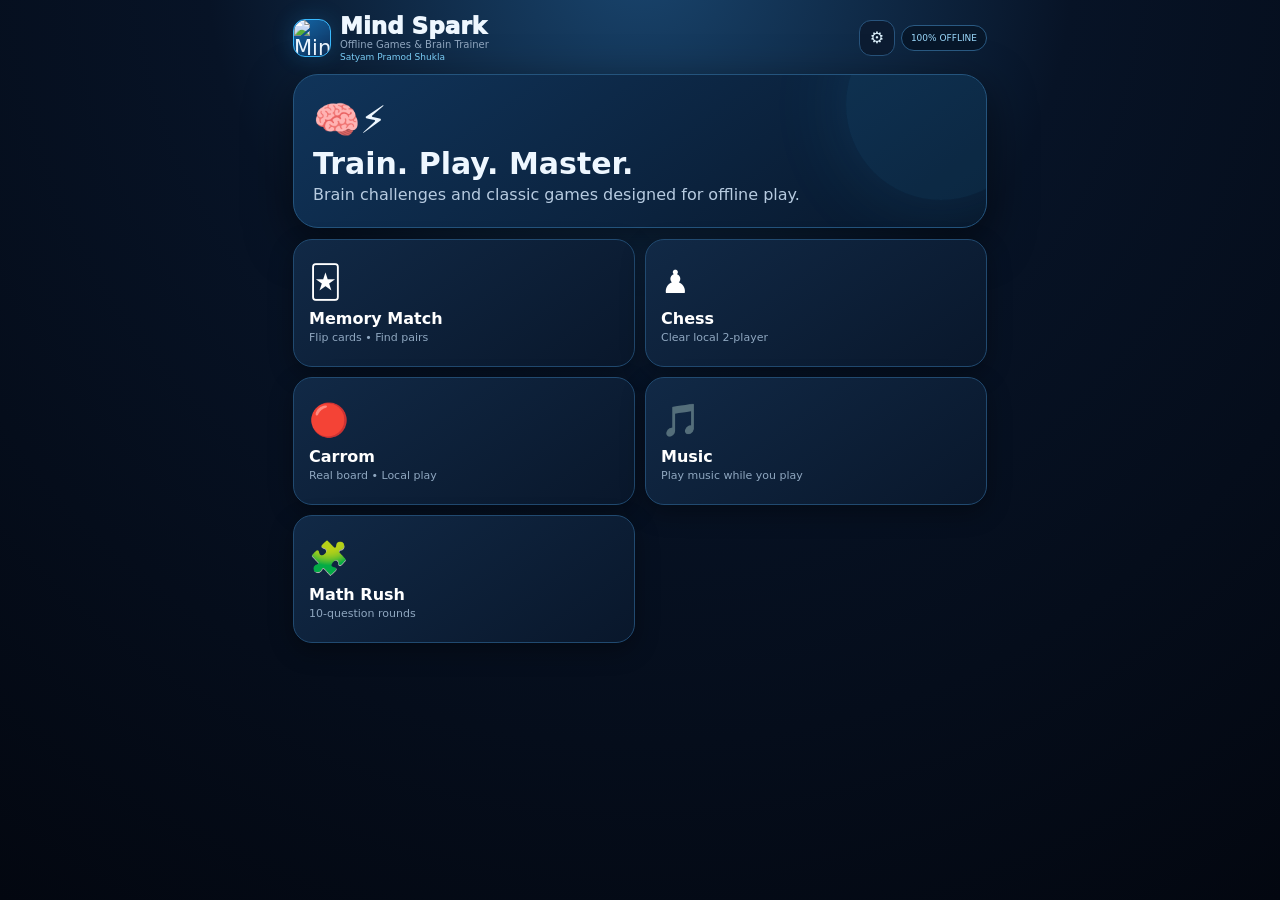
==== commit 7fbdf678: "Add Mind Spark PWA logo and installation support" ====
--- a/index.html
+++ b/index.html
@@ -27,7 +27,7 @@
 .modebar{display:flex;gap:8px;margin:10px 0 12px}.mode{flex:1;padding:12px 8px;border-radius:14px;border:1px solid #285b87;background:#0d2138;color:#cfe6ff;font-weight:700;font-size:13px}.mode.active{background:linear-gradient(135deg,#209cf0,#43c3ff);color:#061322;border-color:#55c8ff;box-shadow:0 6px 20px #168fe955}.mode:active{transform:scale(.98)}
 @media(max-width:430px){.app{padding:10px}.hero h1{font-size:27px}.card{min-height:120px;padding:13px}.panel{padding:9px}#memoryGrid{grid-template-columns:repeat(4,minmax(0,1fr));gap:6px}.memory{min-width:0;width:100%}}
 
-.owner-link{display:block;color:#7fd5ff;font-size:9px;text-decoration:none;margin-top:2px}.owner-link:hover{text-decoration:underline}.settings-top{margin-left:auto;margin-right:6px;width:36px;height:36px;border-radius:12px;border:1px solid #28547d;background:#0c1c32;color:#dff4ff;cursor:pointer}.settings-panel{display:grid;gap:8px}.setting-row{display:flex;justify-content:space-between;align-items:center;gap:10px;padding:11px;border:1px solid #23496d;border-radius:14px;background:#0a192d}.setting-row small{display:block;color:#829bb5;font-size:10px;margin-top:2px}.save-ok{font-size:10px;color:#42e39a;font-weight:800}.extra-box{margin-top:10px;min-height:20px}.stat-grid{display:grid;grid-template-columns:1fr 1fr;gap:8px}.stat-chip{padding:11px;border:1px solid #244d73;border-radius:12px;background:#0a1a2e}.stat-chip b{display:block;font-size:18px}.stat-chip span{font-size:10px;color:#849db7}.history-item{padding:9px 0;border-bottom:1px solid #1c3854;font-size:11px}.history-item:last-child{border-bottom:0}.theme-light{--bg:#edf5fb;--panel:#fff;--panel2:#f7fbff;--line:#b7d0e5;--text:#132438;--muted:#58718a}.theme-light body{background:linear-gradient(#eef8ff,#dbeaf5);color:#132438}.theme-light .panel,.theme-light .card,.theme-light .hero,.theme-light .setting-row{background:#fff;color:#132438}.theme-light .btn,.theme-light .mode{background:#e7f2fb;color:#17314b}.theme-light .sub,.theme-light .muted{color:#58718a}.paused-screen{filter:brightness(.55)}@media(max-width:430px){header{gap:5px}.brand{min-width:0}.owner-link{font-size:8px}#memoryGrid{gap:6px}.memory{border-radius:11px;font-size:24px}.panel{padding:10px}.settings-top{margin-left:auto}}
+.owner-link{display:block;color:#7fd5ff;font-size:9px;text-decoration:none;margin-top:2px}.owner-link:hover{text-decoration:underline}.settings-top{margin-left:auto;margin-right:6px;width:36px;height:36px;border-radius:12px;border:1px solid #28547d;background:#0c1c32;color:#dff4ff;cursor:pointer}.settings-panel{display:grid;gap:6px}.setting-row{display:flex;justify-content:space-between;align-items:center;gap:10px;padding:9px;border:1px solid #23496d;border-radius:14px;background:#0a192d}.setting-row small{display:block;color:#829bb5;font-size:10px;margin-top:2px}.save-ok{font-size:10px;color:#42e39a;font-weight:800}.extra-box{margin-top:10px;min-height:20px}.stat-grid{display:grid;grid-template-columns:1fr 1fr;gap:8px}.stat-chip{padding:11px;border:1px solid #244d73;border-radius:12px;background:#0a1a2e}.stat-chip b{display:block;font-size:18px}.stat-chip span{font-size:10px;color:#849db7}.history-item{padding:9px 0;border-bottom:1px solid #1c3854;font-size:11px}.history-item:last-child{border-bottom:0}.theme-light{--bg:#edf5fb;--panel:#fff;--panel2:#f7fbff;--line:#b7d0e5;--text:#132438;--muted:#58718a}.theme-light body{background:linear-gradient(#eef8ff,#dbeaf5);color:#132438}.theme-light .panel,.theme-light .card,.theme-light .hero,.theme-light .setting-row{background:#fff;color:#132438}.theme-light .btn,.theme-light .mode{background:#e7f2fb;color:#17314b}.theme-light .sub,.theme-light .muted{color:#58718a}.paused-screen{filter:brightness(.55)}@media(max-width:430px){header{gap:5px}.brand{min-width:0}.owner-link{font-size:8px}#memoryGrid{gap:6px}.memory{border-radius:11px;font-size:24px}.panel{padding:10px}.settings-top{margin-left:auto}}
 </style>
 
 <style>
@@ -53,12 +53,51 @@
 .music-upload-count{font-size:11px;color:#42e39a;margin:8px 0}
 </style>
 
+
+<link rel="manifest" href="./manifest.json">
+<link rel="icon" type="image/png" sizes="192x192" href="./icons/icon-192.png">
+<link rel="icon" type="image/png" sizes="512x512" href="./icons/icon-512.png">
+<link rel="apple-touch-icon" href="./icons/icon-192.png">
+<meta name="mobile-web-app-capable" content="yes">
+<meta name="apple-mobile-web-app-capable" content="yes">
+<meta name="apple-mobile-web-app-status-bar-style" content="black-translucent">
+<meta name="apple-mobile-web-app-title" content="Mind Spark">
+
+
+<style>
+.brandmark {
+  overflow:hidden;
+  padding:0;
+}
+.brandmark img {
+  width:100%;
+  height:100%;
+  display:block;
+  object-fit:cover;
+  border-radius:inherit;
+}
+.splashmark {
+  width:120px;
+  height:120px;
+  margin:0 auto 8px;
+  border-radius:28px;
+  overflow:hidden;
+  box-shadow:0 0 30px #24aaff55;
+}
+.splashmark img {
+  width:100%;
+  height:100%;
+  display:block;
+  object-fit:cover;
+}
+</style>
+
 </head>
 <body>
 <audio id="bgMusic" preload="metadata"></audio>
-<div class="overlay"><div class="splash"><div class="splashmark">🧠⚡</div><h2>Mind Spark</h2><p>Train your mind. Play offline.</p><div class="loader"><i></i></div></div></div>
+<div class="overlay"><div class="splash"><div class="splashmark"><img src="./icons/icon-192.png" alt="Mind Spark"></div><h2>Mind Spark</h2><p>Train your mind. Play offline.</p><div class="loader"><i></i></div></div></div>
 <div class="app">
-<header><div class="brand"><div class="brandmark">🧠</div><div><div class="logo">Mind Spark</div><div class="sub">Offline Games & Brain Trainer</div><a class="owner-link" href="https://g.dev/satyamshukla" target="_blank" rel="noopener">Satyam Pramod Shukla</a></div></div><button class="settings-top" onclick="show('settings')">⚙️</button><div class="badge">100% OFFLINE</div></header>
+<header><div class="brand"><div class="brandmark"><img src="./icons/icon-192.png" alt="Mind Spark logo"></div><div><div class="logo">Mind Spark</div><div class="sub">Offline Games & Brain Trainer</div><a class="owner-link" href="https://g.dev/satyamshukla" target="_blank" rel="noopener">Satyam Pramod Shukla</a></div></div><button class="settings-top" onclick="show('settings')">⚙️</button><div class="badge">100% OFFLINE</div></header>
 
 <section id="home" class="screen active">
 <div class="hero"><div class="heroicon">🧠⚡</div><h1>Train. Play. Master.</h1><p>Brain challenges and classic games designed for offline play.</p></div>
@@ -77,7 +116,6 @@
 <section id="carrom" class="screen"><div class="toolbar"><button class="btn" onclick="goHome()">← Home</button><button class="btn primary" onclick="newCarrom()">New Round</button><button class="btn" onclick="mfTogglePause()">⏸ Pause</button></div><div class="title">🔴 Carrom</div><div class="modebar"><button id="carromLocal" class="mode active" onclick="setCarromMode(false)">👥 Local 2 Player</button><button id="carromAI" class="mode" onclick="setCarromMode(true)">🤖 Play vs AI</button></div><div class="panel"><div class="gameinfo"><span id="carromTurn">Player 1</span><span class="scoreline" id="carromScore">P1 0 • P2 0</span></div><canvas id="carromCanvas" width="700" height="700"></canvas><div class="carrom-help">Classic square board • Drag left/right on your baseline to position the striker, then drag backward from the striker and release to shoot.</div></div></section>
 
 <section id="math" class="screen"><div class="toolbar"><button class="btn" onclick="goHome()">← Home</button><button class="btn primary" onclick="startMath()">New Round</button><button class="btn" onclick="mfTogglePause()">⏸ Pause</button></div><div class="title">🧩 Math Rush</div><div class="panel"><div class="gameinfo"><span id="mathQ">Question 1/10</span><span id="mathScore">Score: 0</span></div><div class="progress"><i id="mathProgress" style="width:10%"></i></div><div class="question" id="question">—</div><div class="answers" id="answers"></div><div class="roundmsg" id="roundmsg"></div></div></section>
-</div>
 
 <section id="settings" class="screen">
 <div class="toolbar"><button class="btn" onclick="goHome()">← Home</button></div>
@@ -384,5 +422,18 @@
 document.addEventListener('DOMContentLoaded',musicInit);
 </script>
 
+</div>
+
+
+<script>
+if ('serviceWorker' in navigator) {
+  window.addEventListener('load', function () {
+    navigator.serviceWorker.register('./service-worker.js').catch(function (err) {
+      console.warn('Mind Spark service worker registration failed:', err);
+    });
+  });
+}
+</script>
+
 </body>
 </html>
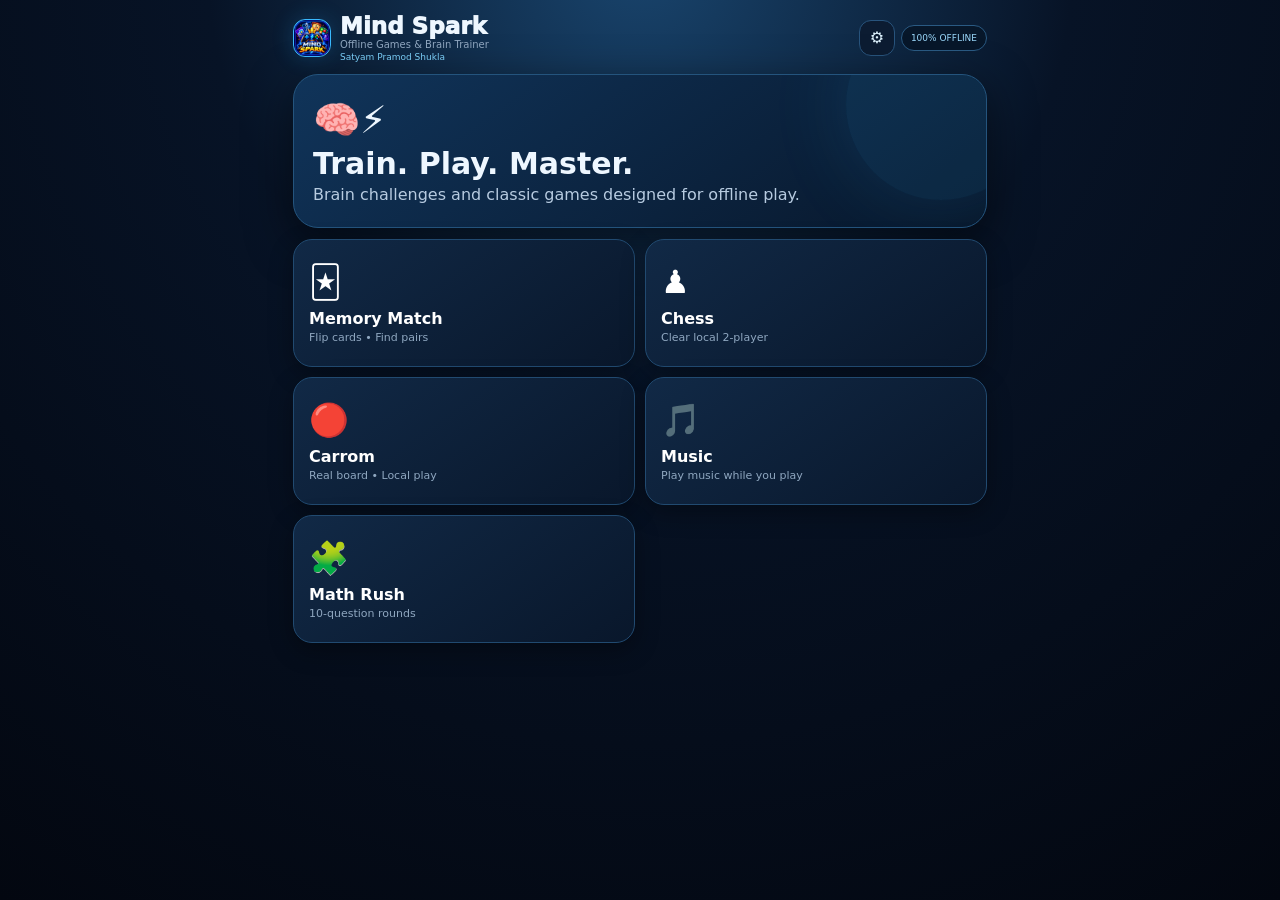
==== commit 2c3ecf63: "Update index.html" ====
--- a/index.html
+++ b/index.html
@@ -55,8 +55,8 @@
 
 
 <link rel="manifest" href="./manifest.json">
-<link rel="icon" type="image/png" sizes="192x192" href="./icons/icon-192.png">
-<link rel="icon" type="image/png" sizes="512x512" href="./icons/icon-512.png">
+<link rel="icon" type="image/png" sizes="192x192" href="./icon-192-1.png">
+<link rel="icon" type="image/png" sizes="512x512" href="./icon-512-1.png">
 <link rel="apple-touch-icon" href="./icons/icon-192.png">
 <meta name="mobile-web-app-capable" content="yes">
 <meta name="apple-mobile-web-app-capable" content="yes">
@@ -97,7 +97,7 @@
 <audio id="bgMusic" preload="metadata"></audio>
 <div class="overlay"><div class="splash"><div class="splashmark"><img src="./icons/icon-192.png" alt="Mind Spark"></div><h2>Mind Spark</h2><p>Train your mind. Play offline.</p><div class="loader"><i></i></div></div></div>
 <div class="app">
-<header><div class="brand"><div class="brandmark"><img src="./icons/icon-192.png" alt="Mind Spark logo"></div><div><div class="logo">Mind Spark</div><div class="sub">Offline Games & Brain Trainer</div><a class="owner-link" href="https://g.dev/satyamshukla" target="_blank" rel="noopener">Satyam Pramod Shukla</a></div></div><button class="settings-top" onclick="show('settings')">⚙️</button><div class="badge">100% OFFLINE</div></header>
+<header><div class="brand"><div class="brandmark"><img src="./icon-192-1.png" alt="Mind Spark logo"></div><div><div class="logo">Mind Spark</div><div class="sub">Offline Games & Brain Trainer</div><a class="owner-link" href="https://g.dev/satyamshukla" target="_blank" rel="noopener">Satyam Pramod Shukla</a></div></div><button class="settings-top" onclick="show('settings')">⚙️</button><div class="badge">100% OFFLINE</div></header>
 
 <section id="home" class="screen active">
 <div class="hero"><div class="heroicon">🧠⚡</div><h1>Train. Play. Master.</h1><p>Brain challenges and classic games designed for offline play.</p></div>
@@ -436,4 +436,4 @@
 </script>
 
 </body>
-</html>+</html>
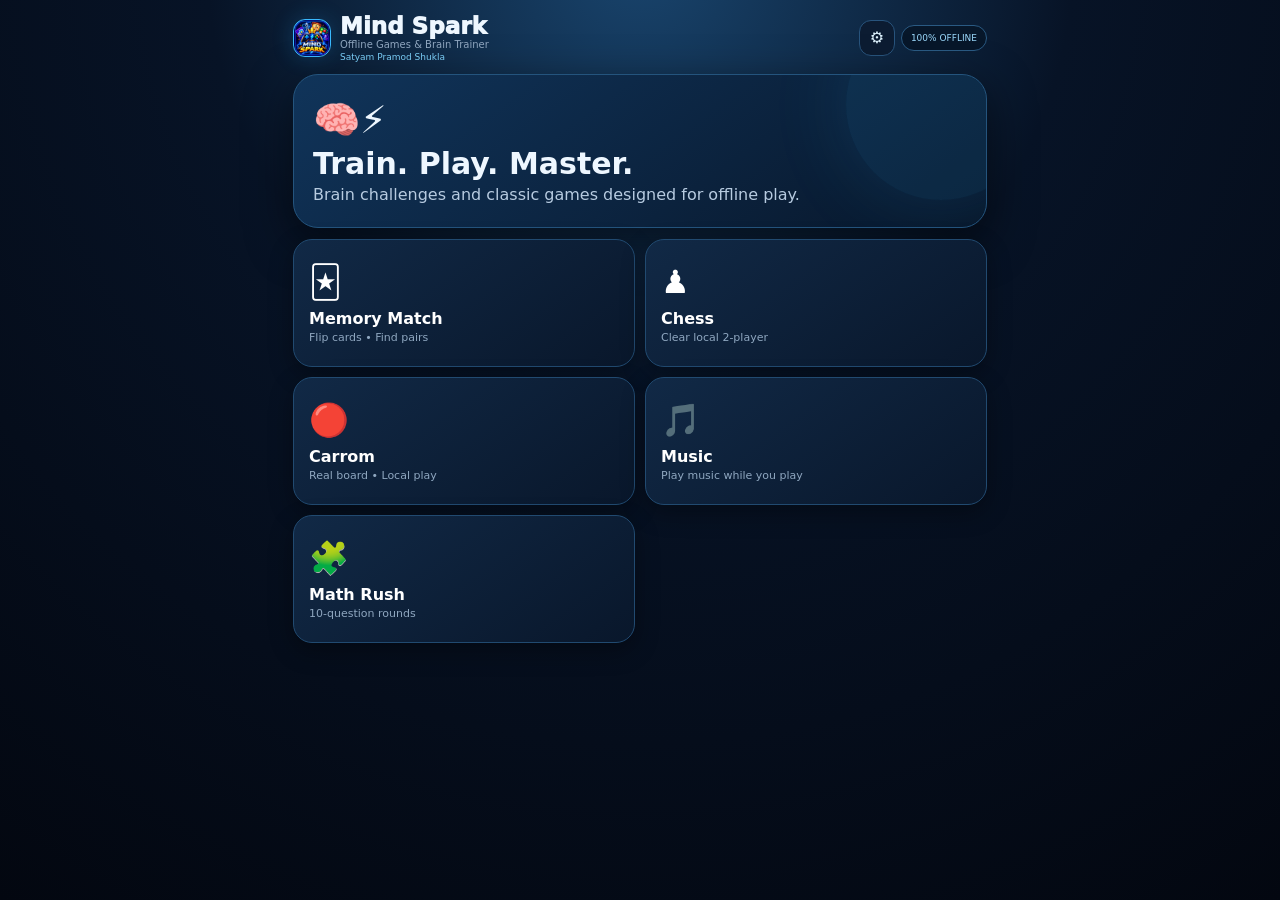
==== commit ce85897f: "Update index.html" ====
--- a/index.html
+++ b/index.html
@@ -95,7 +95,7 @@
 </head>
 <body>
 <audio id="bgMusic" preload="metadata"></audio>
-<div class="overlay"><div class="splash"><div class="splashmark"><img src="./icons/icon-192.png" alt="Mind Spark"></div><h2>Mind Spark</h2><p>Train your mind. Play offline.</p><div class="loader"><i></i></div></div></div>
+<div class="overlay"><div class="splash"><div class="splashmark"><img src="./icon-192-1.png" alt="Mind Spark"></div><h2>Mind Spark</h2><p>Train your mind. Play offline.</p><div class="loader"><i></i></div></div></div>
 <div class="app">
 <header><div class="brand"><div class="brandmark"><img src="./icon-192-1.png" alt="Mind Spark logo"></div><div><div class="logo">Mind Spark</div><div class="sub">Offline Games & Brain Trainer</div><a class="owner-link" href="https://g.dev/satyamshukla" target="_blank" rel="noopener">Satyam Pramod Shukla</a></div></div><button class="settings-top" onclick="show('settings')">⚙️</button><div class="badge">100% OFFLINE</div></header>
 
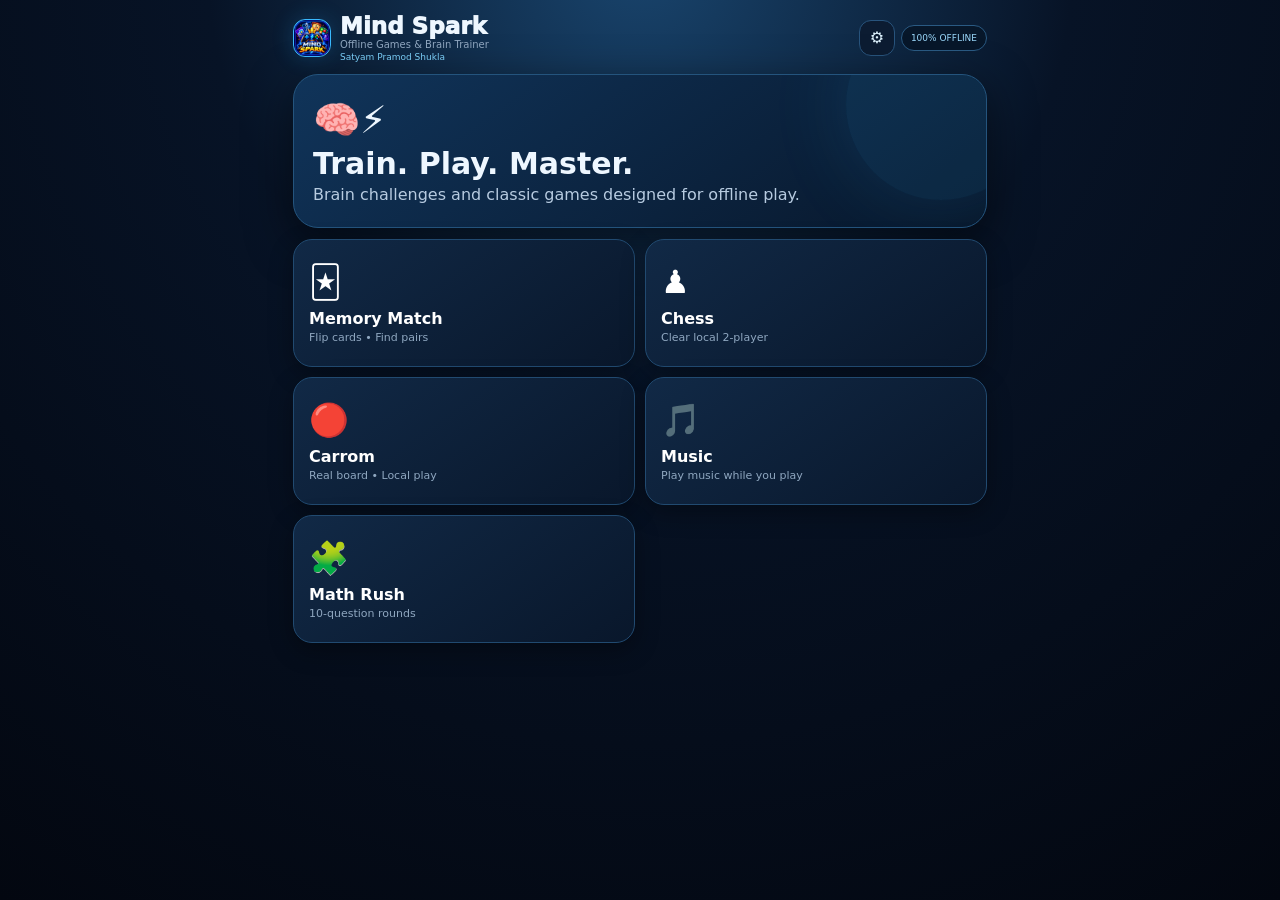
==== commit aa3b0498: "Update index.html" ====
--- a/index.html
+++ b/index.html
@@ -401,7 +401,7 @@
   musicRender();
   if(autoplay) bgMusic.play().catch(()=>{});
 }
-function musicToggle(){if(bgMusic.paused)bgMusic.play().catch(()=>{});else bgMusic.pause();musicUpdateButton()}
+function musicToggle(){if(bgMusic.paused)bgMusic.play().catch(e=>{document.getElementById('musicStatus').textContent='Error: '+e.message;});else bgMusic.pause();musicUpdateButton()}
 function musicPrev(){musicLoad(musicIndex-1,true)}
 function musicNext(){musicLoad(musicIndex+1,true)}
 function musicSetVolume(v){bgMusic.volume=Number(v);localStorage.setItem('mfMusicVolume',v)}
@@ -419,6 +419,7 @@
 bgMusic.addEventListener('play',()=>{musicUpdateButton();musicRender()});
 bgMusic.addEventListener('pause',()=>{musicUpdateButton();musicRender()});
 bgMusic.addEventListener('ended',()=>{if(!bgMusic.loop)musicNext()});
+  bgMusic.addEventListener('ended',()=>{if(!bgMusic.loop)musicNext()});
 document.addEventListener('DOMContentLoaded',musicInit);
 </script>
 
